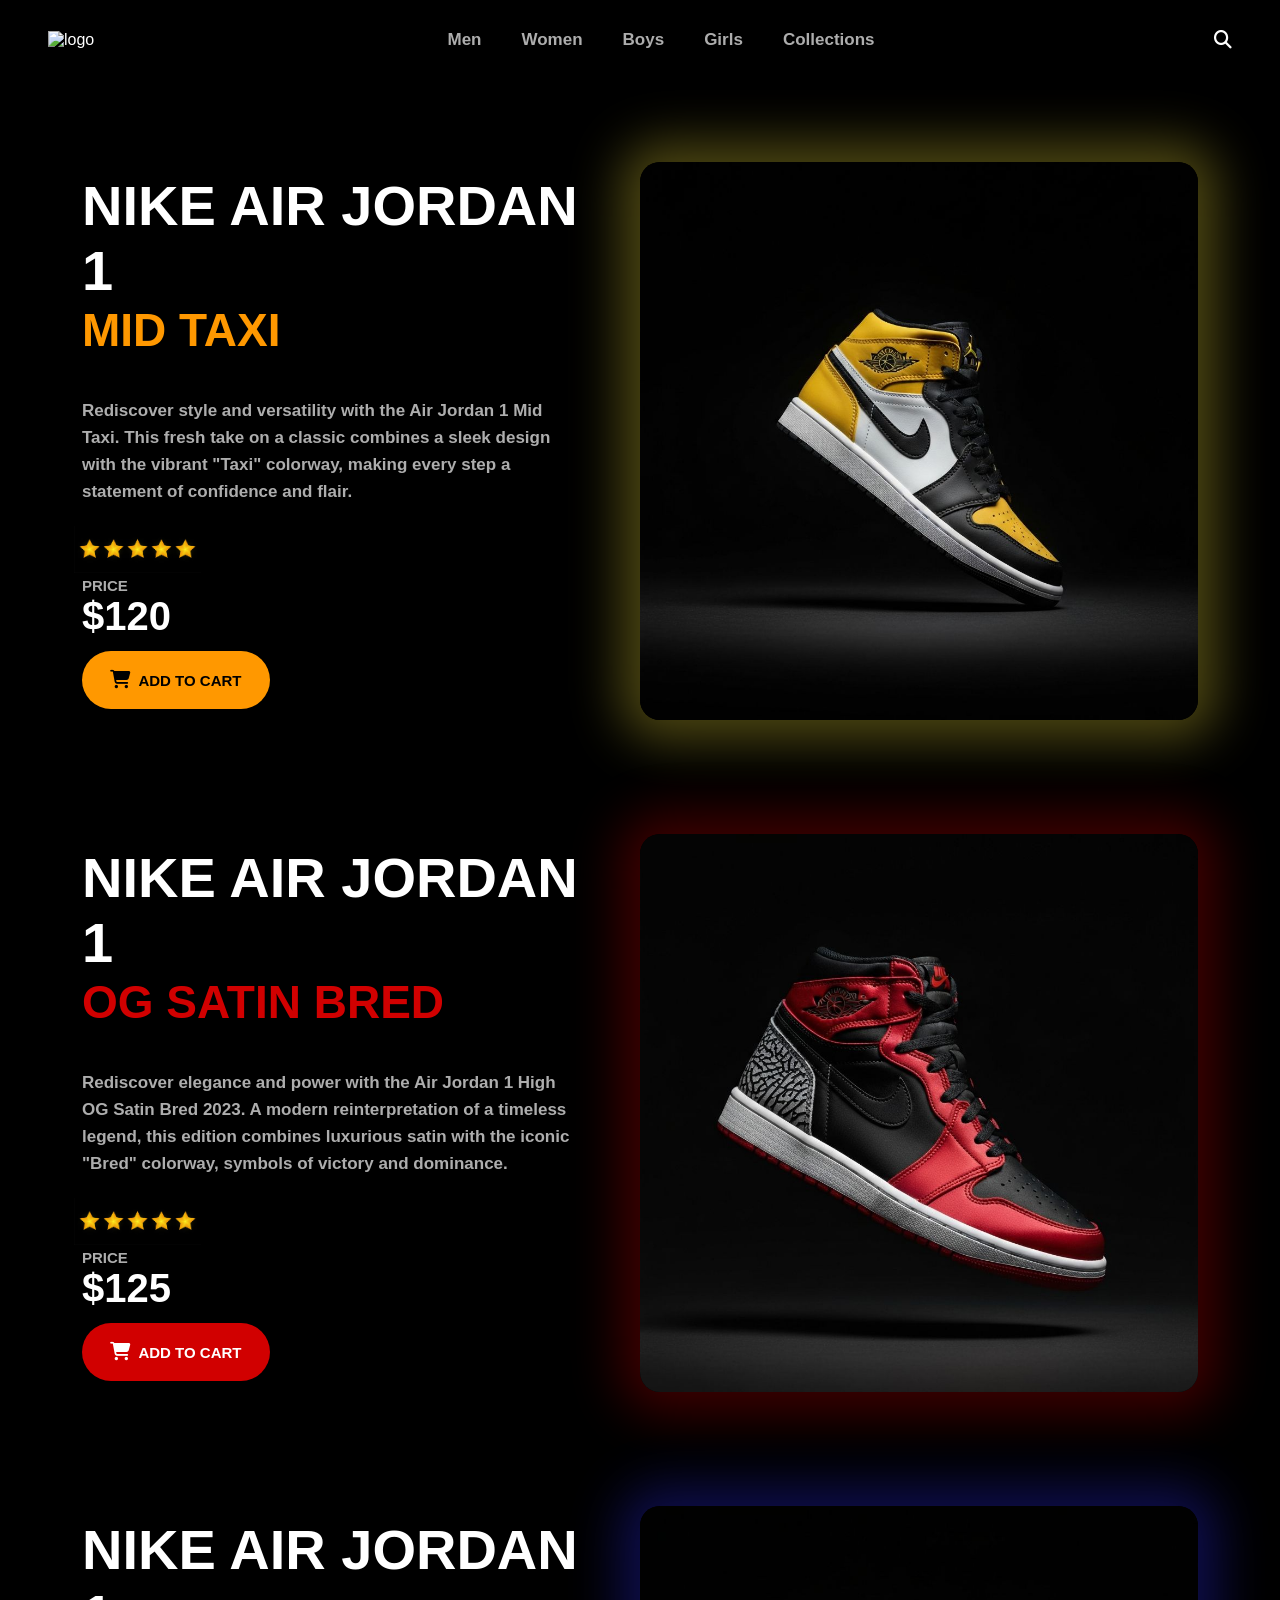
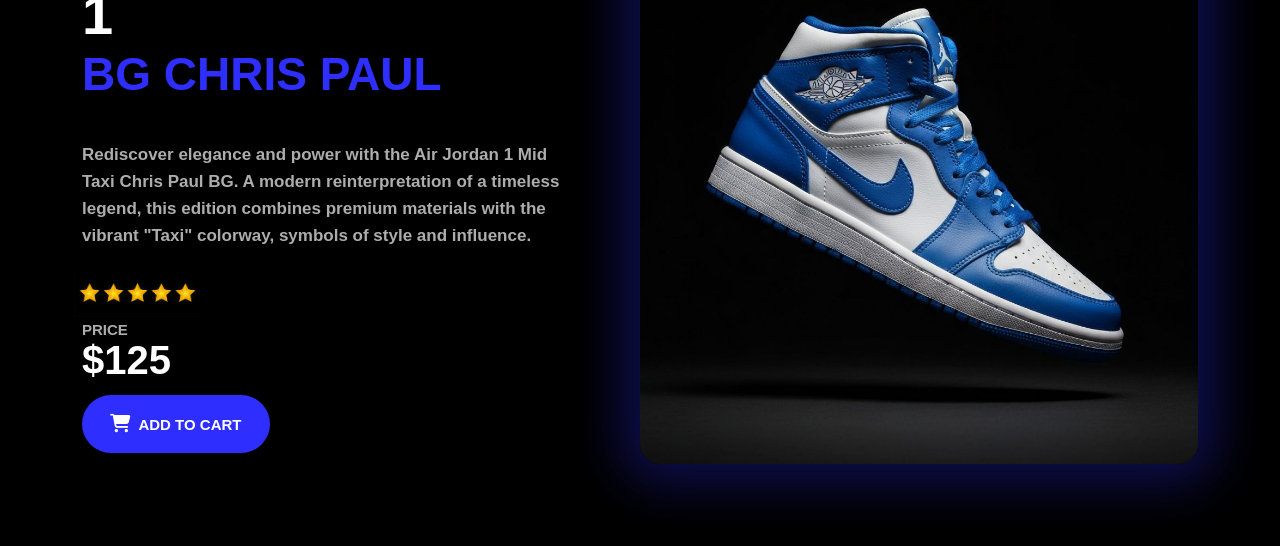
==== index.html @ 224a28c0 "Update and rename nike.html to index.html" ====
<!DOCTYPE html>
<html lang="en">
<head>
    <meta charset="UTF-8">
    <meta name="viewport" content="width=device-width, initial-scale=1.0">
    <link rel="preconnect" href="https://fonts.googleapis.com">
    <link rel="preconnect" href="https://fonts.gstatic.com" crossorigin>
    <link href="https://fonts.googleapis.com/css2?family=Geist:wght@100..900&display=swap" rel="stylesheet">
    <link rel="stylesheet" href="https://cdnjs.cloudflare.com/ajax/libs/font-awesome/6.5.0/css/all.min.css">
    <link rel="stylesheet" href="style.css">
    <title>Nike</title>
</head>
<body>
    <header>
        <img id="logo" src="vecteezy_nike-logo-white-clothes-design-icon-abstract-football-vector_10994411.jpg" alt="logo">
        <div id="nav">
            <a class="menu">Men</a>
            <a class="menu">Women</a>
            <a class="menu">Boys</a>
            <a class="menu">Girls</a>
            <a class="menu">Collections</a>
        </div>
        <i class="fa-solid fa-magnifying-glass"></i>
    </header>
    <main>
        <div id="products">
            <div class="shoe" id="yellow-shoe">
                <div class="shoes">
                <h2>NIKE AIR JORDAN 1</h2>
                <h3>MID TAXI</h3>
                <p class="des">Rediscover style and versatility with the Air Jordan 1 Mid Taxi. This fresh take on a classic combines a sleek design with the vibrant "Taxi" colorway, making every step a statement of confidence and flair.</p>
                <img class="img" src="stars-rating-5-reviews-black-background_601576-588.avif" alt="stars">
                <p>PRICE</p>
                <h4>$120</h4>
                <button><i class="fa-solid fa-cart-shopping"></i>ADD TO CART</button>
                </div>
                <img src="jordan-mid-taxi.jpg" alt="Yellow Nike" class="shoe-img">
            </div>
            <div class="shoe" id="yellow-shoe">
                <div class="shoes">
                <h2>NIKE AIR JORDAN 1</h2>
                <h3>OG SATIN BRED</h3>
                <p class="des">Rediscover elegance and power with the Air Jordan 1 High OG Satin Bred 2023. A modern reinterpretation of a timeless legend, this edition combines luxurious satin with the iconic "Bred" colorway, symbols of victory and dominance.</p>
                <img class="img" src="stars-rating-5-reviews-black-background_601576-588.avif" alt="stars">
                <p>PRICE</p>
                <h4>$125</h4>
                <button><i class="fa-solid fa-cart-shopping"></i>ADD TO CART</button>
                </div>
                <img src="jordan-satin-bred.jpg" alt="Yellow Nike" class="shoe-img">
            </div>
            <div class="shoe" id="yellow-shoe">
                <div class="shoes">
                <h2>NIKE AIR JORDAN 1</h2>
                <h3>BG CHRIS PAUL</h3>
                <p class="des">Rediscover elegance and power with the Air Jordan 1 Mid Taxi Chris Paul BG. A modern reinterpretation of a timeless legend, this edition combines premium materials with the vibrant "Taxi" colorway, symbols of style and influence.</p>
                <img class="img" src="stars-rating-5-reviews-black-background_601576-588.avif" alt="stars">
                <p>PRICE</p>
                <h4>$125</h4>
                <button><i class="fa-solid fa-cart-shopping"></i>ADD TO CART</button>
                </div>
                <img src="jordan-chris-paul.jpg" alt="Blue Nike" class="shoe-img">
            </div>
        </div>
    </main>
</body>

</html>
---- style.css ----
* {
    margin: 0;
    padding: 0;
    font-family: "Geist-fallback", sans-serif;
    font-optical-sizing: auto;
    font-style: normal;
}
body {
    background-color: black;
    color: #fff;
}
header {
    background-color: black;
    height: 80px;
    padding: 0 48px;
    display: flex;
    align-items: center;
    justify-content: space-between;
    position: sticky;
    top: 0;
    z-index: 10;
}
#nav {
    display: flex;
    align-items: center;
    gap: 20px;
}
.menu {
    text-decoration: none;
    color: #ADADAD;
    font-weight: bolder;
    font-size: 17px;
    margin-right: 20px;
    cursor: pointer;
    position: relative;
    transition: color 0.3s;
}
.menu::after {
    content: '';
    position: absolute;
    bottom: -4px;
    left: 0;
    width: 0%;
    height: 2px;
    background-color: #FF9800;
    transition: width 0.3s ease;
}
.menu:hover {
    color: #fff;
}
.menu:hover::after {
    width: 100%;
}
#logo {
    width: 80px;
    height: auto;
}
.fa-magnifying-glass {
    font-size: 18px;
    cursor: pointer;
}
#products {
    margin-top: 50px;
}
.shoe {
    display: flex;
    align-items: center;
    gap: 50px;
    padding: 32px 82px;
    position: relative;
    margin-bottom: 50px;
}
h2 {
    font-size: 56px;
}
h3 {
    font-size: 46px;
    color: #FF9800;
}
h4 {
    font-size: 40px;
    margin-bottom: 12px;
}
.des {
    margin-top: 40px;
    margin-right: 17px;
    font-weight: bolder;
    font-size: 17px;
    color: #ADADAD;
    line-height: 1.6;
}
p {
    font-weight: bolder;
    font-size: 15px;
    color: #ADADAD;
}
button {
    width: 37%;
    height: 58px;
    border-radius: 60px;
    font-size: 15px;
    font-weight: bold;
    border: none;
    cursor: pointer;
    display: flex;
    align-items: center;
    justify-content: center;
    gap: 8px;
    transition: all 0.3s ease;
    background-color: #FF9800;
    color: #000;
}
button:hover {
    background-color: #fff;
    color: #FF9800;
    box-shadow: 0px 8px 20px rgba(255, 152, 0, 0.6);
}
button i {
    font-size: 18px;
}
.shoe-img {
    width: 50%;
    height: auto;
    position: relative;
    z-index: 1;
    transition: transform 0.5s ease, box-shadow 0.5s ease;
    box-shadow: 0 0 50px 20px rgba(255, 235, 59, 0.3);
    border-radius: 20px;
}
.shoe-img:hover {
    transform: scale(1.05);
    box-shadow: 0 0 80px 30px rgba(255, 235, 59, 0.5);
}
.img {
    margin-left: -8px;
    margin-top: 20px;
    width: 25%;
}
/* Target the second shoe image specifically (red one) */
#products .shoe:nth-child(2) .shoe-img {
    box-shadow: 0 0 50px 20px rgba(209, 0, 0, 0.3); /* red glow */
}

/* Hover effect for the red shoe */
#products .shoe:nth-child(2) .shoe-img:hover {
    transform: scale(1.05);
    box-shadow: 0 0 80px 30px rgba(209, 0, 0, 0.5); /* stronger red glow on hover */
}
/* Target second shoe (Red OG SATIN BRED) */
#products .shoe:nth-child(2) h3 {
    color: #D10000; /* red text for model name */
}

#products .shoe:nth-child(2) button {
    background-color: #D10000; /* red button background */
    color: #fff; /* text color white for contrast */
    transition: all 0.3s ease;
}

/* Hover effect for red Add to Cart button */
#products .shoe:nth-child(2) button:hover {
    background-color: #fff; /* white on hover */
    color: #D10000; /* text turns red on hover */
    box-shadow: 0px 8px 20px rgba(209, 0, 0, 0.6); /* red shadow */
}
/* Target third shoe image specifically (blue one) */
#products .shoe:nth-child(3) .shoe-img {
    box-shadow: 0 0 50px 20px rgba(46, 46, 255, 0.3); /* blue glow */
}

/* Hover effect for the blue shoe */
#products .shoe:nth-child(3) .shoe-img:hover {
    transform: scale(1.05);
    box-shadow: 0 0 80px 30px rgba(46, 46, 255, 0.5); /* stronger blue glow on hover */
}

/* Target third shoe h3 (model name) */
#products .shoe:nth-child(3) h3 {
    color: #2E2EFF; /* blue text for model name */
}

/* Target third shoe Add to Cart button */
#products .shoe:nth-child(3) button {
    background-color: #2E2EFF; /* blue button background */
    color: #fff; /* text white for contrast */
    transition: all 0.3s ease;
}

/* Hover effect for blue Add to Cart button */
#products .shoe:nth-child(3) button:hover {
    background-color: #fff; /* white on hover */
    color: #2E2EFF; /* text turns blue on hover */
    box-shadow: 0px 8px 20px rgba(46, 46, 255, 0.6); /* blue shadow */
}
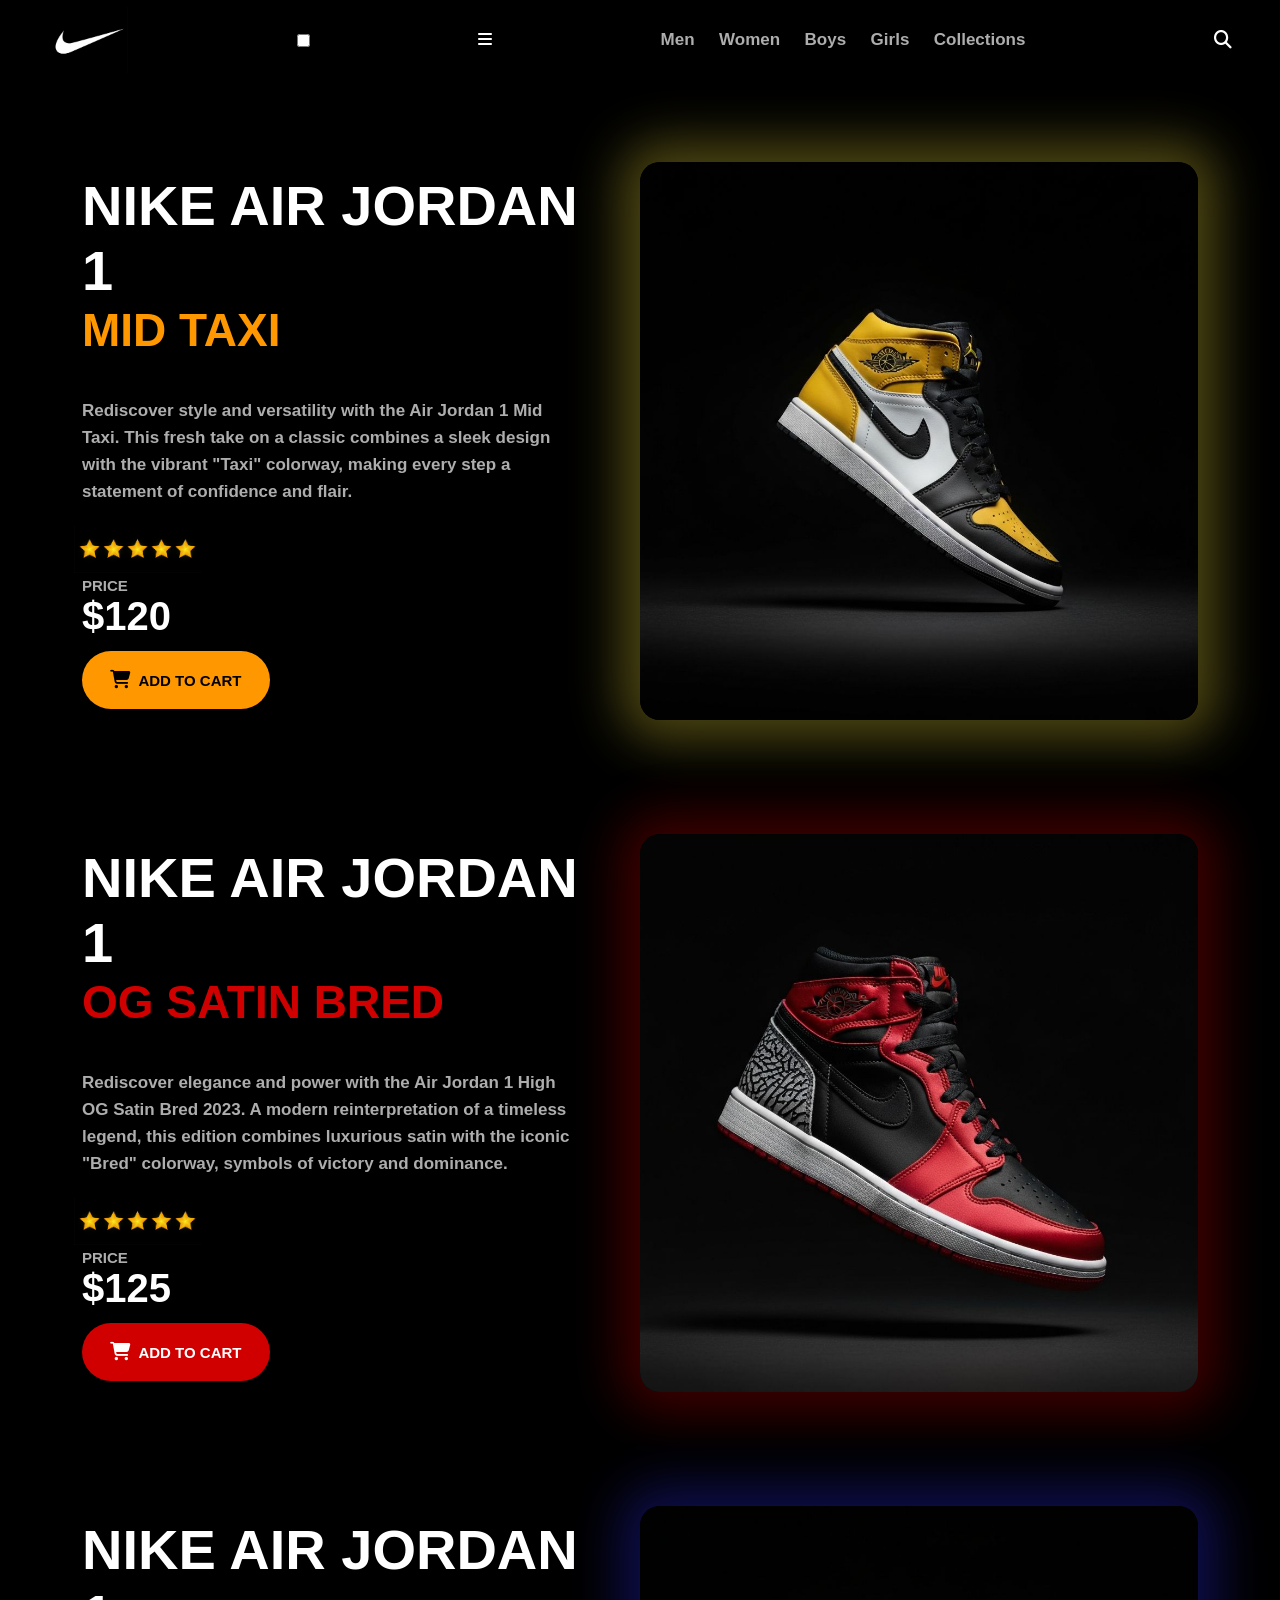
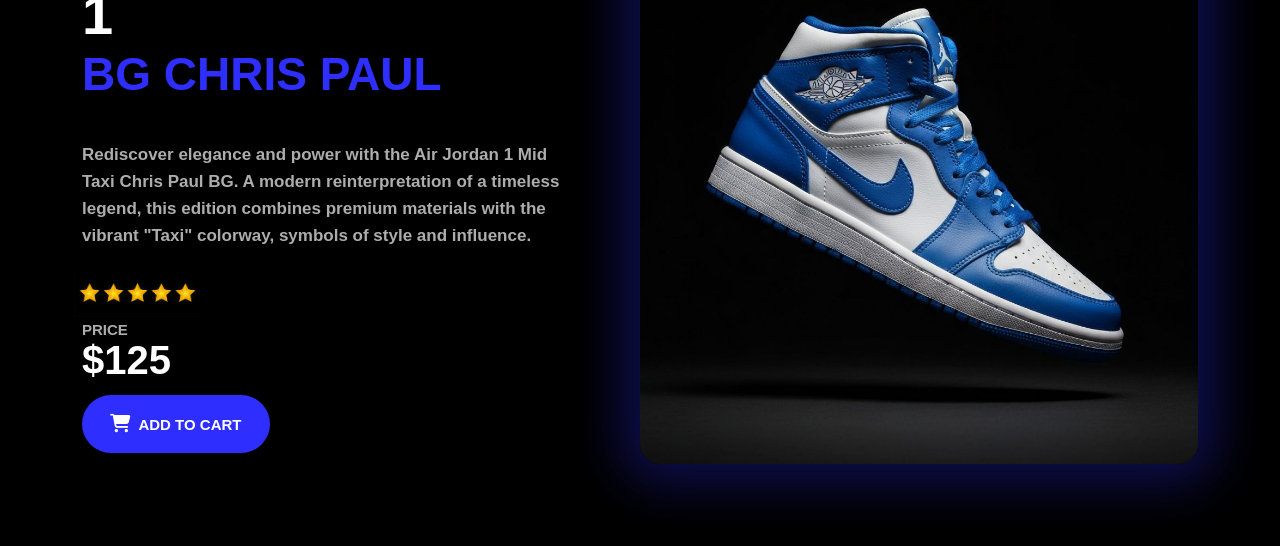
==== commit f11a8341: "Enhance navigation with mobile toggle feature Added mobile navigation toggle and updated HTML struct" ====
--- a/index.html
+++ b/index.html
@@ -13,13 +13,19 @@
 <body>
     <header>
         <img id="logo" src="vecteezy_nike-logo-white-clothes-design-icon-abstract-football-vector_10994411.jpg" alt="logo">
-        <div id="nav">
-            <a class="menu">Men</a>
-            <a class="menu">Women</a>
-            <a class="menu">Boys</a>
-            <a class="menu">Girls</a>
-            <a class="menu">Collections</a>
-        </div>
+        <input type="checkbox" id="nav-toggle">
+
+<label for="nav-toggle" class="hamburger">
+    <i class="fa-solid fa-bars"></i>
+</label>
+
+<div class="mobile-nav">
+    <a class="menu">Men</a>
+    <a class="menu">Women</a>
+    <a class="menu">Boys</a>
+    <a class="menu">Girls</a>
+    <a class="menu">Collections</a>
+</div>
         <i class="fa-solid fa-magnifying-glass"></i>
     </header>
     <main>
@@ -63,5 +69,4 @@
         </div>
     </main>
 </body>
-
 </html>
